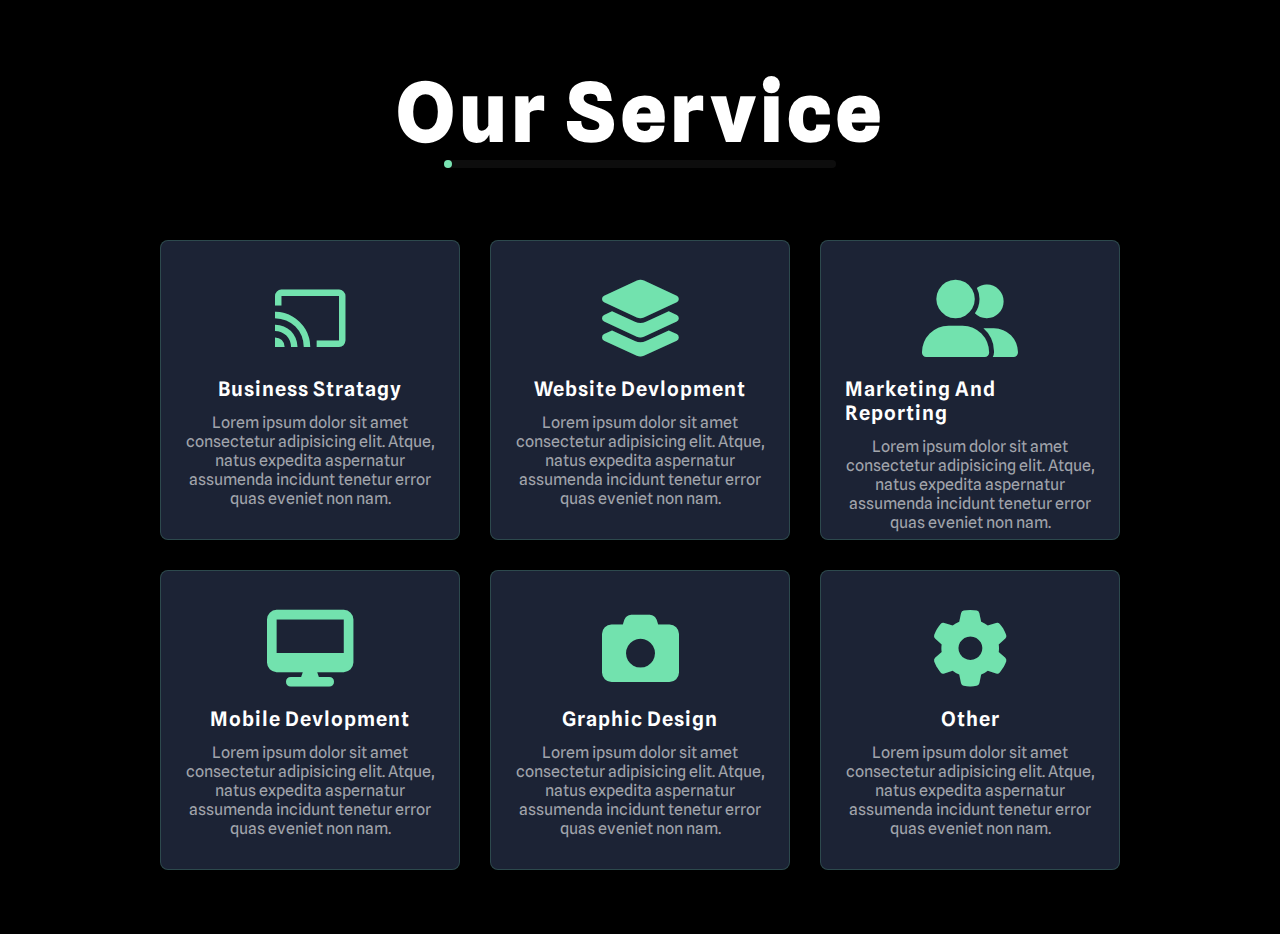
==== Service_page/index.html @ ceb8f0d0 "initial commit" ====
<!DOCTYPE html>
<html lang="en">
<head>
    <meta charset="UTF-8">
    <meta name="viewport" content="width=device-width, initial-scale=1.0">
    <title>Our services</title>
    <link rel="stylesheet" href="style.css">
    <link rel="stylesheet" href="https://cdnjs.cloudflare.com/ajax/libs/font-awesome/6.5.1/css/all.min.css">
</head>
<body>
    <div class="container">
        <div class="service-wrapper">
            <div class="service">
                <h1>Our Service <span></span></h1>
                <div class="cards">
                <div class="card">
                    <i class="fa-brands fa-chromecast"></i>
                    <h2>Business Stratagy</h2>
                    <p>Lorem ipsum dolor sit amet consectetur adipisicing elit. Atque, natus expedita aspernatur
                         assumenda incidunt tenetur error quas eveniet non nam.</p>
                </div>
                <div class="card">
                    <i class="fa-solid fa-layer-group"></i>
                    <h2>Website Devlopment</h2>
                    <p>Lorem ipsum dolor sit amet consectetur adipisicing elit. Atque, natus expedita aspernatur
                         assumenda incidunt tenetur error quas eveniet non nam.</p>
                </div>
                <div class="card">
                    <i class="fa-solid fa-user-group"></i>
                    <h2>Marketing And Reporting</h2>
                    <p>Lorem ipsum dolor sit amet consectetur adipisicing elit. Atque, natus expedita aspernatur
                         assumenda incidunt tenetur error quas eveniet non nam.</p>
                </div>
                <div class="card">
                    <i class="fa-solid fa-desktop"></i>
                    <h2>Mobile Devlopment</h2>
                    <p>Lorem ipsum dolor sit amet consectetur adipisicing elit. Atque, natus expedita aspernatur
                         assumenda incidunt tenetur error quas eveniet non nam.</p>
                </div>
                <div class="card">
                    <i class="fa-solid fa-camera"></i>
                    <h2>Graphic Design</h2>
                    <p>Lorem ipsum dolor sit amet consectetur adipisicing elit. Atque, natus expedita aspernatur
                         assumenda incidunt tenetur error quas eveniet non nam.</p>
                </div>
                <div class="card">
                    <i class="fa-solid fa-gear"></i>
                    <h2>Other</h2>
                    <p>Lorem ipsum dolor sit amet consectetur adipisicing elit. Atque, natus expedita aspernatur
                         assumenda incidunt tenetur error quas eveniet non nam.</p>
                </div>
            </div>
            </div>
        </div>
    </div>
    
</body>
</html>
---- Service_page/style.css ----
@import "./master.css";

*{
    margin: 0;
    padding: 0;
    box-sizing: border-box;
    font-family: var(--main-font-fam);
}
.container{
    min-height: 100vh;
    width: 100%;
    background-color:black;
}
.service-wrapper{
    padding: 5% 8%;
}
.service{
    display: flex;
    flex-direction: column;
    align-items: center;
}
h1{
    color: #fff;
    font-size: 5rem;
    -webkit-text-stroke-width: 2px;
    -webkit-text-stroke-color:transparent;
    letter-spacing: 4px;
    background-color: #fff;
    /* background-color: rgb(4,25,83); */
    /* background: linear-gradient(8deg,rgba(8,52,83,1) 0%,rgba(0,230,173,1) 41%,rgba(41,17,45,1) 100%); */
    -webkit-background-clip: text;
    -webkit-text-fill-color: transparent;
    position: relative;
}
h1:after{
    content: "";
    position: absolute;
    top: 100%;
    left: 10%;
    height: 8px;
    width: 80%;
    border-radius: 8px;
    background-color: rgba(255, 255, 255, 0.05);
}
h1 span{
    position: absolute;
    top: 100%;
    left: 10%;
    height: 8px;
    width: 8px;
    border-radius: 50%;
    background-color: #72e2ae;
    animation: anim 5s linear infinite;
}
@keyframes anim {
    95%{
        opacity: 1;
    }
    100%{
        opacity: 0;
        left: 88%;
    }
    
}
.cards{
    display: grid;
    grid-template-columns: repeat(3,1fr);
    gap: 30px;
    margin-top: 80px;

}
.card{
    height: 300px;
    width: 300px;
    background-color: #1c2335;
    padding: 3% 8%;
    border: 0.2px solid rgba(114,226,174,0.2);
    border-radius: 8px;
    transition: .6s;
    display: flex;
    align-items: center;
    flex-direction: column;
    position: relative;
    overflow: hidden;
    
}
.card:after{
    content: "";
    position: absolute;
    top: 150%;
    left: -200px;
    width: 120%;
    transform: rotate(50deg);
    background-color: #fff;
    height: 18px;
    filter: blur(30px);
    opacity: 0.5;
    transition: 1s;
}
.card:hover:after{
    width: 225%;
    top:-100%;
}
.card i{
    color: #72e2ae;
    margin-top: 30px;
    margin-bottom: 20px;
    font-size: 4.8rem;
}
.card h2{
    color: #fff;
    font-size: 20px;
    font-weight: 600;
    letter-spacing: 1px;
}
.card p{
    text-align: center;
    width: 100%;
    margin: 12px 0;
    color: rgba(255,255,255,0.6);
}
.card:hover{
    background-color: transparent;
    transform: translateY(-8px);
    border-color: #00ff37;
}
.card:hover i{
    color: #00ff37;
}
@media screen and (max-width:1200px){
    .cards{
        grid-template-columns: repeat(2,1fr);
    }
} 
@media screen and (max-width:1200px){
    .cards{
        grid-template-columns: repeat(2,1fr);
    }

    h1{
        font-size: 2.5rem;
    }
}
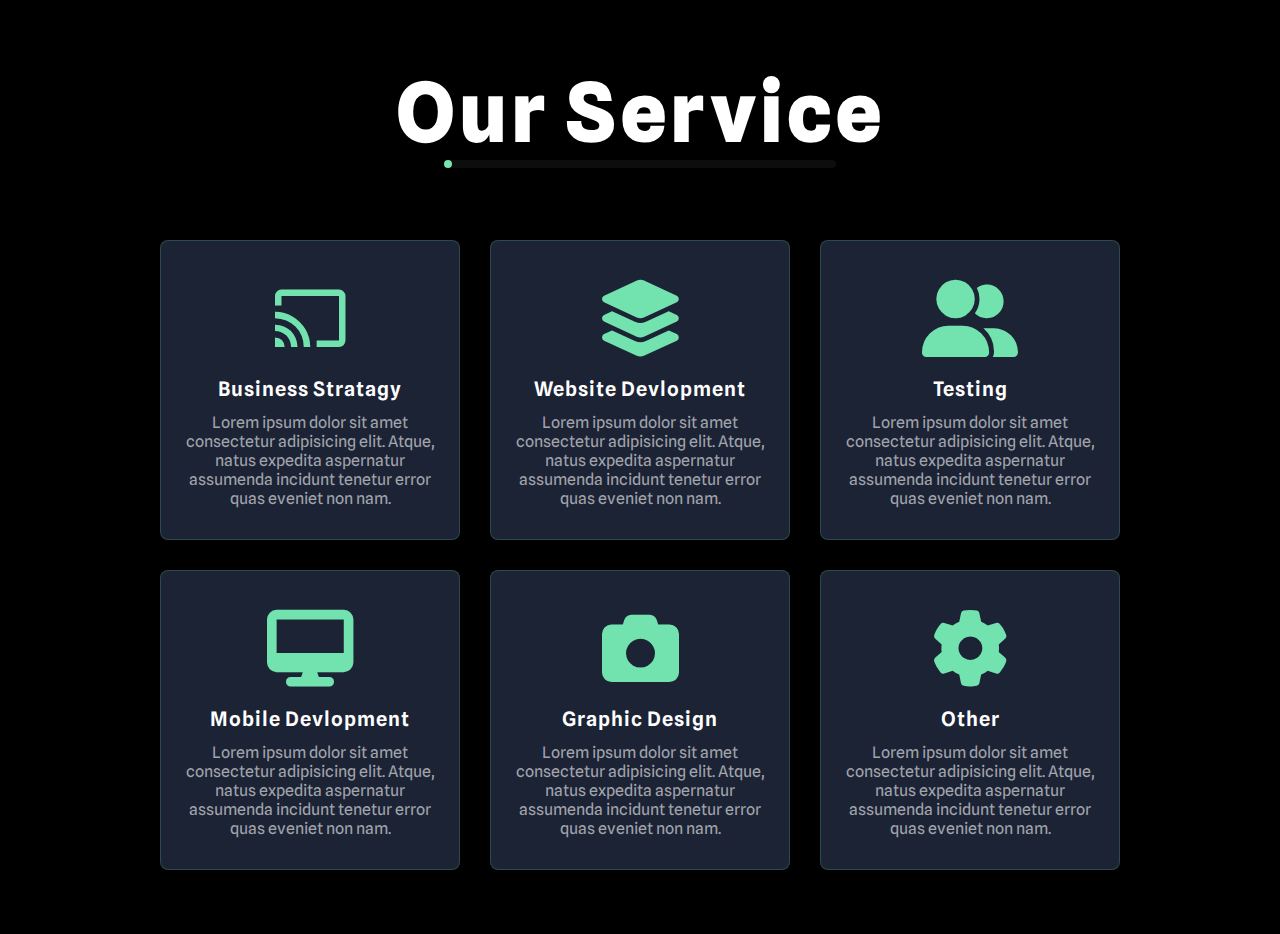
==== commit c5859ab4: "changed index.html in serivce page" ====
--- a/Service_page/index.html
+++ b/Service_page/index.html
@@ -27,7 +27,7 @@
                 </div>
                 <div class="card">
                     <i class="fa-solid fa-user-group"></i>
-                    <h2>Marketing And Reporting</h2>
+                    <h2>Testing</h2>
                     <p>Lorem ipsum dolor sit amet consectetur adipisicing elit. Atque, natus expedita aspernatur
                          assumenda incidunt tenetur error quas eveniet non nam.</p>
                 </div>
